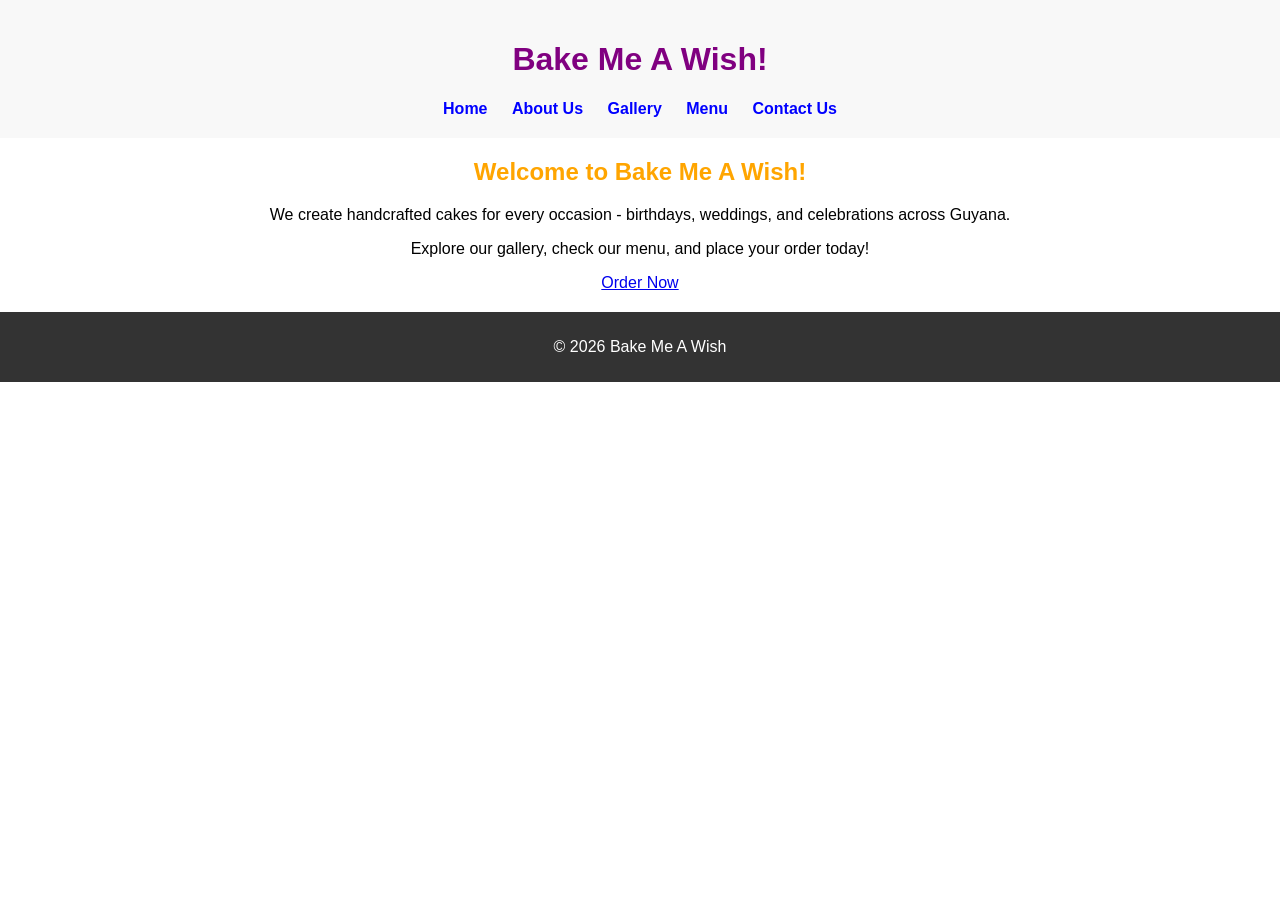
==== index.html @ af70b662 "Add files via upload Initial website upload" ====
<!DOCTYPE html>
<html lang="en">
<head>
  <meta charset="UTF-8">
  <title>Home - Bake Me A Wish</title>
  <link rel="stylesheet" href="style.css">
</head>
<body>
  <!-- Header -->
  <header>
    <h1>Bake Me A Wish!</h1>
    <nav>
      <a href="index.html">Home</a>
      <a href="about.html">About Us</a>
      <a href="gallery.html">Gallery</a>
      <a href="menu.html">Menu</a>
      <a href="contact.html">Contact Us</a>
    </nav>
  </header>

  <!-- Main Content -->
  <main>
    <h2>Welcome to Bake Me A Wish!</h2>
    <p>We create handcrafted cakes for every occasion - birthdays, weddings, and celebrations across Guyana.</p>
    <p>Explore our gallery, check our menu, and place your order today!</p>

    <!-- Call to Action -->
    <a href="contact.html">Order Now</a>
  </main>

  <!-- Footer -->
  <footer>
    <p>&copy; 2026 Bake Me A Wish</p>
  </footer>
</body>
</html>
---- style.css ----
/* General page styling */
body {
  font-family: Arial, sans-serif;
  margin: 0;
  padding: 0;
  text-align: center;
}

/* Header */
header {
  background-color: #f8f8f8;
  padding: 20px;
}

header h1 {
  color: purple;
}

/* Navigation */
nav a {
  margin: 0 10px;
  text-decoration: none;
  color: blue;
  font-weight: bold;
}

nav a:hover {
  color: orange;
}

/* Main content */
main h2 {
  color: orange;
}

button {
  background-color: orange;
  color: white;
  padding: 10px 20px;
  border: none;
  cursor: pointer;
}

button:hover {
  background-color: purple;
}

/* Footer */
footer {
  background-color: #333;
  color: white;
  padding: 10px;
  margin-top: 20px;
}
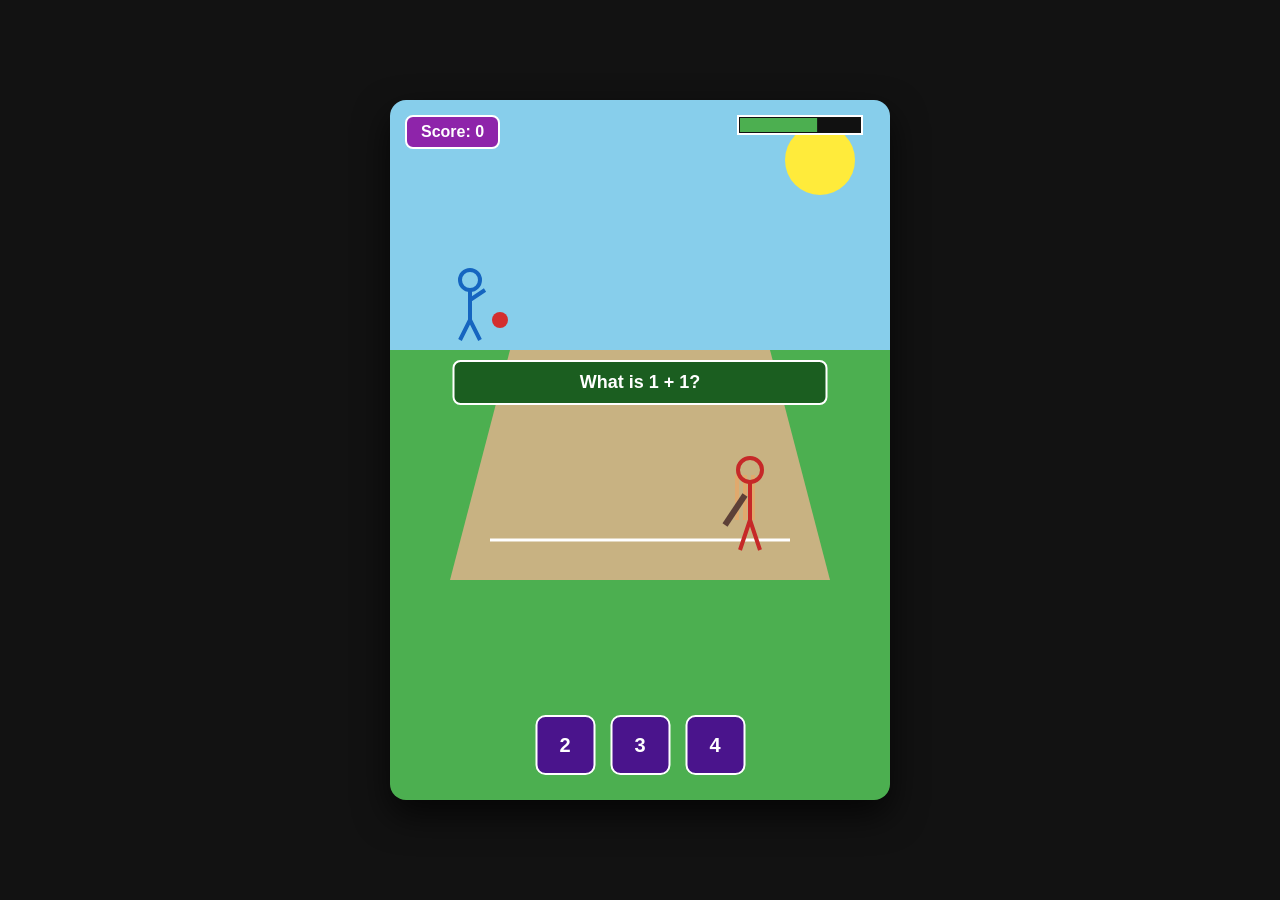
==== commit f969ef2e: "Add files via upload" ====
--- a/index.html
+++ b/index.html
@@ -1,36 +1,25 @@
 <!DOCTYPE html>
 <html lang="en">
 <head>
-  <meta charset="UTF-8">
-  <title>Home - Bake Me A Wish</title>
-  <link rel="stylesheet" href="style.css">
+    <meta charset="UTF-8">
+    <meta name="viewport" content="width=device-width, initial-scale=1.0">
+    <title>Cricket Quiz Game</title>
+    <link rel="stylesheet" href="style.css">
 </head>
 <body>
-  <!-- Header -->
-  <header>
-    <h1>Bake Me A Wish!</h1>
-    <nav>
-      <a href="index.html">Home</a>
-      <a href="about.html">About Us</a>
-      <a href="gallery.html">Gallery</a>
-      <a href="menu.html">Menu</a>
-      <a href="contact.html">Contact Us</a>
-    </nav>
-  </header>
+    <div id="game-container">
+        <div id="score-box">Score: <span id="score">0</span></div>
+        <div id="timer-bar-container"><div id="timer-bar"></div></div>
+        <canvas id="gameCanvas" width="500" height="700"></canvas>
+        <div id="question-box">Loading...</div>
+        <div id="feedback-banner"></div>
+        <div id="controls">
+            <button class="answer-btn" onclick="checkAnswer(0)"></button>
+            <button class="answer-btn" onclick="checkAnswer(1)"></button>
+            <button class="answer-btn" onclick="checkAnswer(2)"></button>
+        </div>
+    </div>
 
-  <!-- Main Content -->
-  <main>
-    <h2>Welcome to Bake Me A Wish!</h2>
-    <p>We create handcrafted cakes for every occasion - birthdays, weddings, and celebrations across Guyana.</p>
-    <p>Explore our gallery, check our menu, and place your order today!</p>
-
-    <!-- Call to Action -->
-    <a href="contact.html">Order Now</a>
-  </main>
-
-  <!-- Footer -->
-  <footer>
-    <p>&copy; 2026 Bake Me A Wish</p>
-  </footer>
+    <script src="game.js"></script>
 </body>
-</html>
+</html>
--- a/style.css
+++ b/style.css
@@ -1,54 +1,114 @@
-/* General page styling */
-body {
-  font-family: Arial, sans-serif;
-  margin: 0;
-  padding: 0;
-  text-align: center;
+* {
+    box-sizing: border-box;
+    margin: 0;
+    padding: 0;
 }
 
-/* Header */
-header {
-  background-color: #f8f8f8;
-  padding: 20px;
+body {
+    background-color: #121212;
+    display: flex;
+    justify-content: center;
+    align-items: center;
+    height: 100vh;
+    font-family: Arial, sans-serif;
 }
 
-header h1 {
-  color: purple;
+#game-container {
+    position: relative;
+    width: 500px;
+    height: 700px;
+    background-color: #000;
+    border-radius: 16px;
+    overflow: hidden;
+    box-shadow: 0 15px 35px rgba(0, 0, 0, 0.7);
 }
 
-/* Navigation */
-nav a {
-  margin: 0 10px;
-  text-decoration: none;
-  color: blue;
-  font-weight: bold;
+#score-box {
+    position: absolute;
+    top: 15px;
+    left: 15px;
+    background-color: #8e24aa;
+    color: white;
+    padding: 6px 14px;
+    border-radius: 8px;
+    font-weight: bold;
+    font-size: 16px;
+    z-index: 10;
+    border: 2px solid white;
 }
 
-nav a:hover {
-  color: orange;
+#gameCanvas {
+    display: block;
+    width: 100%;
+    height: 100%;
 }
 
-/* Main content */
-main h2 {
-  color: orange;
+#question-box {
+    position: absolute;
+    top: 260px;
+    left: 50%;
+    transform: translateX(-50%);
+    background-color: #1b5e20;
+    color: white;
+    padding: 10px 16px;
+    border-radius: 8px;
+    font-size: 18px;
+    font-weight: bold;
+    border: 2px solid white;
+    z-index: 10;
+    width: 75%;
+    text-align: center;
 }
 
-button {
-  background-color: orange;
-  color: white;
-  padding: 10px 20px;
-  border: none;
-  cursor: pointer;
+#feedback-banner {
+    position: absolute;
+    top: 350px;
+    left: 50%;
+    transform: translateX(-50%);
+    color: white;
+    font-size: 20px;
+    font-weight: bold;
+    z-index: 10;
+    text-shadow: 2px 2px 4px #000;
+    text-align: center;
 }
 
-button:hover {
-  background-color: purple;
+#controls {
+    position: absolute;
+    bottom: 25px;
+    left: 50%;
+    transform: translateX(-50%);
+    display: flex;
+    flex-direction: row; /* Arranges cube boxes side by side */
+    justify-content: center;
+    gap: 15px;
+    width: 85%;
+    z-index: 10;
 }
 
-/* Footer */
-footer {
-  background-color: #333;
-  color: white;
-  padding: 10px;
-  margin-top: 20px;
+.answer-btn {
+    background-color: #4a148c;
+    color: white;
+    border: 2px solid white;
+    width: 60px; /* Equal width and height to form a cube */
+    height: 60px;
+    border-radius: 10px;
+    font-size: 20px;
+    font-weight: bold;
+    cursor: pointer;
+    display: flex;
+    justify-content: center;
+    align-items: center;
+    transition: transform 0.1s ease, background-color 0.2s;
 }
+
+.answer-btn:hover {
+    transform: scale(1.08);
+    background-color: #6a1b9a;
+}
+
+#retry-btn {
+    width: auto;
+    height: auto;
+    padding: 12px 24px;
+}
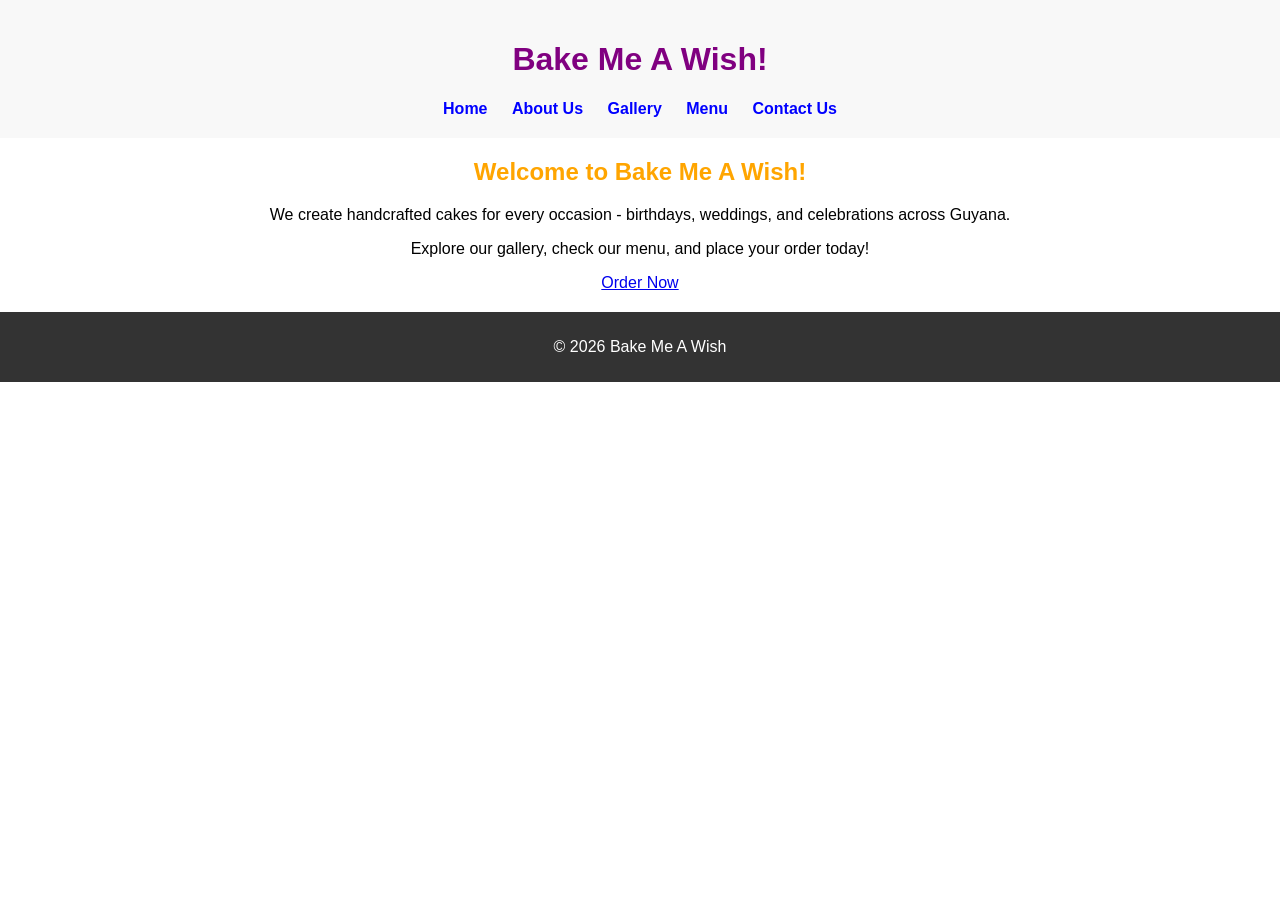
==== commit e715fd01: "Add files via upload" ====
--- a/index.html
+++ b/index.html
@@ -1,25 +1,36 @@
 <!DOCTYPE html>
 <html lang="en">
 <head>
-    <meta charset="UTF-8">
-    <meta name="viewport" content="width=device-width, initial-scale=1.0">
-    <title>Cricket Quiz Game</title>
-    <link rel="stylesheet" href="style.css">
+  <meta charset="UTF-8">
+  <title>Home - Bake Me A Wish</title>
+  <link rel="stylesheet" href="style.css">
 </head>
 <body>
-    <div id="game-container">
-        <div id="score-box">Score: <span id="score">0</span></div>
-        <div id="timer-bar-container"><div id="timer-bar"></div></div>
-        <canvas id="gameCanvas" width="500" height="700"></canvas>
-        <div id="question-box">Loading...</div>
-        <div id="feedback-banner"></div>
-        <div id="controls">
-            <button class="answer-btn" onclick="checkAnswer(0)"></button>
-            <button class="answer-btn" onclick="checkAnswer(1)"></button>
-            <button class="answer-btn" onclick="checkAnswer(2)"></button>
-        </div>
-    </div>
+  <!-- Header -->
+  <header>
+    <h1>Bake Me A Wish!</h1>
+    <nav>
+      <a href="index.html">Home</a>
+      <a href="about.html">About Us</a>
+      <a href="gallery.html">Gallery</a>
+      <a href="menu.html">Menu</a>
+      <a href="contact.html">Contact Us</a>
+    </nav>
+  </header>
 
-    <script src="game.js"></script>
+  <!-- Main Content -->
+  <main>
+    <h2>Welcome to Bake Me A Wish!</h2>
+    <p>We create handcrafted cakes for every occasion - birthdays, weddings, and celebrations across Guyana.</p>
+    <p>Explore our gallery, check our menu, and place your order today!</p>
+
+    <!-- Call to Action -->
+    <a href="contact.html">Order Now</a>
+  </main>
+
+  <!-- Footer -->
+  <footer>
+    <p>&copy; 2026 Bake Me A Wish</p>
+  </footer>
 </body>
-</html>+</html>
--- a/style.css
+++ b/style.css
@@ -1,114 +1,54 @@
-* {
-    box-sizing: border-box;
-    margin: 0;
-    padding: 0;
+/* General page styling */
+body {
+  font-family: Arial, sans-serif;
+  margin: 0;
+  padding: 0;
+  text-align: center;
 }
 
-body {
-    background-color: #121212;
-    display: flex;
-    justify-content: center;
-    align-items: center;
-    height: 100vh;
-    font-family: Arial, sans-serif;
+/* Header */
+header {
+  background-color: #f8f8f8;
+  padding: 20px;
 }
 
-#game-container {
-    position: relative;
-    width: 500px;
-    height: 700px;
-    background-color: #000;
-    border-radius: 16px;
-    overflow: hidden;
-    box-shadow: 0 15px 35px rgba(0, 0, 0, 0.7);
+header h1 {
+  color: purple;
 }
 
-#score-box {
-    position: absolute;
-    top: 15px;
-    left: 15px;
-    background-color: #8e24aa;
-    color: white;
-    padding: 6px 14px;
-    border-radius: 8px;
-    font-weight: bold;
-    font-size: 16px;
-    z-index: 10;
-    border: 2px solid white;
+/* Navigation */
+nav a {
+  margin: 0 10px;
+  text-decoration: none;
+  color: blue;
+  font-weight: bold;
 }
 
-#gameCanvas {
-    display: block;
-    width: 100%;
-    height: 100%;
+nav a:hover {
+  color: orange;
 }
 
-#question-box {
-    position: absolute;
-    top: 260px;
-    left: 50%;
-    transform: translateX(-50%);
-    background-color: #1b5e20;
-    color: white;
-    padding: 10px 16px;
-    border-radius: 8px;
-    font-size: 18px;
-    font-weight: bold;
-    border: 2px solid white;
-    z-index: 10;
-    width: 75%;
-    text-align: center;
+/* Main content */
+main h2 {
+  color: orange;
 }
 
-#feedback-banner {
-    position: absolute;
-    top: 350px;
-    left: 50%;
-    transform: translateX(-50%);
-    color: white;
-    font-size: 20px;
-    font-weight: bold;
-    z-index: 10;
-    text-shadow: 2px 2px 4px #000;
-    text-align: center;
+button {
+  background-color: orange;
+  color: white;
+  padding: 10px 20px;
+  border: none;
+  cursor: pointer;
 }
 
-#controls {
-    position: absolute;
-    bottom: 25px;
-    left: 50%;
-    transform: translateX(-50%);
-    display: flex;
-    flex-direction: row; /* Arranges cube boxes side by side */
-    justify-content: center;
-    gap: 15px;
-    width: 85%;
-    z-index: 10;
+button:hover {
+  background-color: purple;
 }
 
-.answer-btn {
-    background-color: #4a148c;
-    color: white;
-    border: 2px solid white;
-    width: 60px; /* Equal width and height to form a cube */
-    height: 60px;
-    border-radius: 10px;
-    font-size: 20px;
-    font-weight: bold;
-    cursor: pointer;
-    display: flex;
-    justify-content: center;
-    align-items: center;
-    transition: transform 0.1s ease, background-color 0.2s;
+/* Footer */
+footer {
+  background-color: #333;
+  color: white;
+  padding: 10px;
+  margin-top: 20px;
 }
-
-.answer-btn:hover {
-    transform: scale(1.08);
-    background-color: #6a1b9a;
-}
-
-#retry-btn {
-    width: auto;
-    height: auto;
-    padding: 12px 24px;
-}
